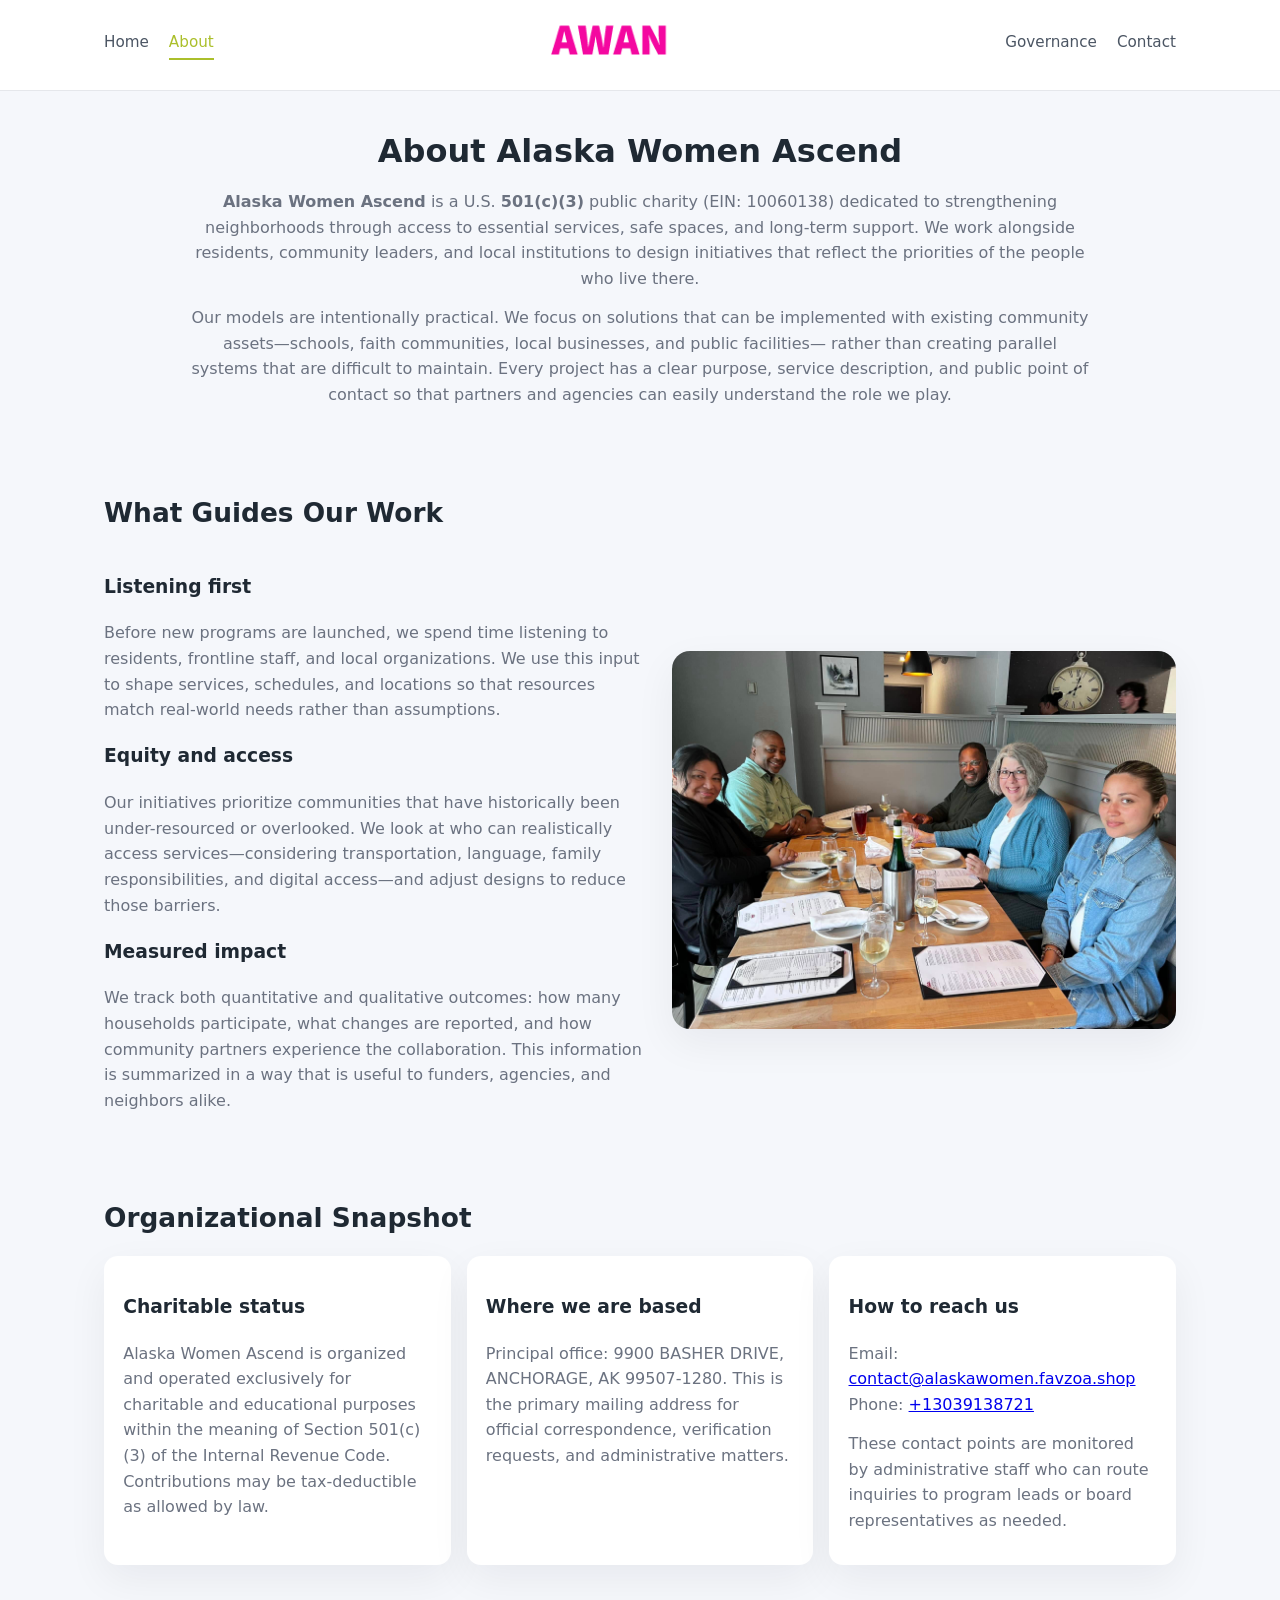
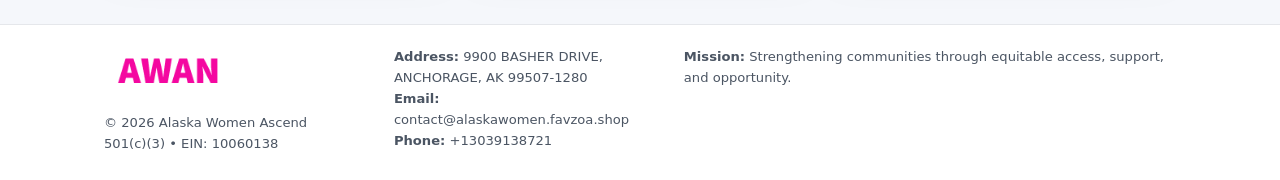
==== about.html @ 4d06859a "Initial commit" ====
<!doctype html>
<html lang="en">
<head>
<meta charset="utf-8" />
<meta name="viewport" content="width=device-width,initial-scale=1" />
<title>Alaska Women Ascend – Nonprofit • 2025</title>
<link rel="stylesheet" href="assets/styles.css" />
<link rel="icon" href="images/logo.png" />

<meta name="data-ein" content="10060138">
<meta name="data-name" content="Alaska Women Ascend">
<meta name="data-email" content="contact@alaskawomen.favzoa.shop">
<meta name="data-phone" content="+13039138721">
<meta name="data-address" content="9900 BASHER DRIVE, ANCHORAGE, AK 99507-1280">
<meta name="data-map" content="9900+BASHER+DRIVE,+ANCHORAGE,+AK+99507-1280">
  <meta name="description" content="We are a 501(c)(3) organization advancing community services, education, and direct relief through transparent programs, local partnerships, and measurable outcomes.">
</head>
<body>
<div style="position:absolute;left:-9999px;top:-9999px;opacity:0" data-uniq="{{UNIQUE_BLOB}}">
  <span>We are a 501(c)(3) organization advancing community services, education, and direct relief through transparent programs, local partnerships, and measurable outcomes.</span><svg width="12" height="12" viewBox="0 0 12 12" xmlns="http://www.w3.org/2000/svg"><circle cx="6" cy="6" r="5" fill="#9d174d"/></svg><img src="images/land.jpg" width="1" height="1" alt="" loading="lazy"/>
</div>


<header>
  <div class="header-inner">
    <nav>
      <a href="index.html">Home</a>
      <a class="active" href="about.html">About</a>
    </nav>
    <a href="index.html"><img src="images/logo.png" style="width:150px" alt="Alaska Women Ascend logo"></a>
    <nav>
      <a href="governance.html">Governance</a>
      <a href="contact.html">Contact</a>
    </nav>
  </div>
</header>

<section class="section">
  <h1>About Alaska Women Ascend</h1>
  <p>
    <strong>Alaska Women Ascend</strong> is a U.S. <strong>501(c)(3)</strong> public charity (EIN: 10060138)
    dedicated to strengthening neighborhoods through access to essential services, safe spaces,
    and long-term support. We work alongside residents, community leaders, and local institutions
    to design initiatives that reflect the priorities of the people who live there.
  </p>
  <p>
    Our models are intentionally practical. We focus on solutions that can be implemented with
    existing community assets—schools, faith communities, local businesses, and public facilities—
    rather than creating parallel systems that are difficult to maintain. Every project has a
    clear purpose, service description, and public point of contact so that partners and
    agencies can easily understand the role we play.
  </p>
</section>

<section class="section">
  <h2>What Guides Our Work</h2>
  <div class="zig">
    <div>
      <h3>Listening first</h3>
      <p>
        Before new programs are launched, we spend time listening to residents, frontline staff,
        and local organizations. We use this input to shape services, schedules, and locations so
        that resources match real-world needs rather than assumptions.
      </p>
      <h3>Equity and access</h3>
      <p>
        Our initiatives prioritize communities that have historically been under-resourced or
        overlooked. We look at who can realistically access services—considering transportation,
        language, family responsibilities, and digital access—and adjust designs to reduce those
        barriers.
      </p>
      <h3>Measured impact</h3>
      <p>
        We track both quantitative and qualitative outcomes: how many households participate,
        what changes are reported, and how community partners experience the collaboration.
        This information is summarized in a way that is useful to funders, agencies, and
        neighbors alike.
      </p>
    </div>
    <img src="images/about.jpg" alt="Community engagement" />
  </div>
</section>

<section class="section">
  <h2>Organizational Snapshot</h2>
  <div class="cards">
    <article class="cef8f1b1079">
      <h3>Charitable status</h3>
      <p>
        Alaska Women Ascend is organized and operated exclusively for charitable and educational purposes
        within the meaning of Section 501(c)(3) of the Internal Revenue Code. Contributions may
        be tax-deductible as allowed by law.
      </p>
    </article>
    <article class="cef8f1b1079">
      <h3>Where we are based</h3>
      <p>
        Principal office: 9900 BASHER DRIVE, ANCHORAGE, AK 99507-1280. This is the primary mailing address for official
        correspondence, verification requests, and administrative matters.
      </p>
    </article>
    <article class="cef8f1b1079">
      <h3>How to reach us</h3>
      <p>
        Email: <a href="mailto:contact@alaskawomen.favzoa.shop">contact@alaskawomen.favzoa.shop</a><br>
        Phone: <a href="tel:+13039138721">+13039138721</a>
      </p>
      <p>
        These contact points are monitored by administrative staff who can route inquiries
        to program leads or board representatives as needed.
      </p>
    </article>
  </div>
</section>

<footer>
  <div class="footer-inner">
    <div>
      <img src="images/logo.png" style="width:130px;margin-bottom:.5rem" alt="">
      <div class="small">© <span id="year"></span> Alaska Women Ascend</div>
      <div class="small">501(c)(3) • EIN: 10060138</div>
    </div>
    <div>
      <div class="small"><strong>Address:</strong> 9900 BASHER DRIVE, ANCHORAGE, AK 99507-1280</div>
      <div class="small"><strong>Email:</strong> contact@alaskawomen.favzoa.shop</div>
      <div class="small"><strong>Phone:</strong> +13039138721</div>
    </div>
    <div>
      <div class="small"><strong>Mission:</strong> Strengthening communities through equitable access, support, and opportunity.</div>
    </div>
  </div>
</footer>

<script>
(() => {
  const y=document.getElementById("year");
  if(y) y.textContent=new Date().getFullYear();
  function g(n){let el=document.querySelector(`meta[name="${n}"]`);return el?el.content:"";}
  function h(s){let x=2166136261>>>0;for(let i=0;i<s.length;i++){x^=s.charCodeAt(i);x=(x*16777619)>>>0;}return x>>>0;}
  let id=(g("data-ein")||"x").replace(/\D+/g,"") || g("data-name");
  let k=h(String(id)),H=k%360,S=55+(k%20),L=46;
  document.documentElement.style.setProperty("--brand",`hsl(${H} ${S}% ${L}%)`);
})();
</script>
</body>
</html>
---- assets/styles.css ----
:root {
  --brand: #17663c;
  --bg: #f5f7fb;
  --text: #1f2933;
  --muted: #6b7280;
  --card: #ffffff;
  --border-soft: #e5e7eb;
  --radius-lg: 18px;
  --radius-md: 14px;
  --shadow-soft: 0 14px 40px rgba(15, 23, 42, 0.06);
}

*,
*::before,
*::after {
  box-sizing: border-box;
}

html,
body {
  margin: 0;
  padding: 0;
}

body {
  font-family: system-ui, -apple-system, BlinkMacSystemFont, "Segoe UI", sans-serif;
  background: var(--bg);
  color: var(--text);
  line-height: 1.6;
}

img {
  display: block;
  max-width: 100%;
  height: auto;
}

/* ===== HEADER ===== */

header {
  position: sticky;
  top: 0;
  z-index: 20;
  background: #ffffff;
  border-bottom: 1px solid #e5e7eb;
}

.header-inner {
  max-width: 1120px;
  margin: 0 auto;
  padding: 0.7rem 1.5rem;
  display: flex;
  align-items: center;
  justify-content: space-between;
  gap: 1.25rem;
}

nav {
  display: flex;
  gap: 1.25rem;
  align-items: center;
}

nav a {
  font-size: 0.95rem;
  text-decoration: none;
  color: #4b5563;
  padding-bottom: 0.25rem;
  border-bottom: 2px solid transparent;
}

nav a:hover {
  color: var(--brand);
}

nav a.active {
  color: var(--brand);
  border-color: var(--brand);
}

/* ===== COMMON SECTION ===== */

.section {
  max-width: 1120px;
  margin: 0 auto;
  padding: 2.2rem 1.5rem;
}

.section h1 {
  font-size: 2rem;
  margin: 0 0 1rem;
}

.section h2 {
  font-size: 1.65rem;
  margin: 0 0 1rem;
}

.section p {
  margin: 0 0 0.85rem;
  color: var(--muted);
}

/* Giữ lại rule cũ cho các template khác dùng .section đầu tiên */
.section:first-of-type {
  text-align: center;
}

.section:first-of-type h1 {
  margin-bottom: 0.75rem;
}

.section:first-of-type p {
  margin: 0 auto 0.85rem;
  color: var(--muted);
  max-width: 900px;
}

.section:first-of-type > img {
  margin: 1.4rem auto 0;
  width: 100%;
  max-width: 640px;
  max-height: 360px;
  object-fit: cover;
  border-radius: var(--radius-lg);
  box-shadow: var(--shadow-soft);
}

/* ===== HERO (FIRST BLOCK ON INDEX.HTML) ===== */

.c9bfa9ce0a8 {
  background: var(--bg);
}

.hero-wrap {
  max-width: 1120px;
  margin: 0 auto;
  padding: 2.4rem 1.5rem 2.8rem;
  display: grid;
  grid-template-columns: minmax(0, 1.35fr) minmax(0, 1.1fr);
  gap: 2rem;
  align-items: center;
}

.c9bfa9ce0a8 h1 {
  font-size: 2.3rem;
  margin: 0 0 0.8rem;
}

.c9bfa9ce0a8 .cc7853eb03d {
  font-size: 1rem;
  color: var(--muted);
  margin-bottom: 0.75rem;
}

.c9bfa9ce0a8 p {
  margin: 0 0 0.7rem;
  color: var(--muted);
}

.c9bfa9ce0a8 img {
  width: 100%;
  max-width: 520px;
  max-height: 360px;
  object-fit: cover;
  border-radius: var(--radius-lg);
  box-shadow: var(--shadow-soft);
  justify-self: center;
}

/* ===== HOME FOCUS LAYOUT ===== */

.focus-layout {
  display: grid;
  grid-template-columns: 3fr 2fr;
  gap: 1.75rem;
  align-items: flex-start;
}

.focus-photo {
  background: #ffffff;
  border-radius: var(--radius-lg);
  box-shadow: var(--shadow-soft);
  overflow: hidden;
}

.focus-photo img {
  width: 100%;
  max-height: 430px;
  object-fit: cover;
}

.focus-card {
  background: #ffffff;
  border-radius: var(--radius-lg);
  box-shadow: var(--shadow-soft);
  padding: 1.25rem 1.4rem;
  display: flex;
  flex-direction: column;
  gap: 0.85rem;
}

.focus-card img {
  width: 100%;
  max-height: 320px;
  object-fit: cover;
  border-radius: var(--radius-md);
  margin-top: 0.5rem;
}

.focus-list {
  display: flex;
  flex-direction: column;
  gap: 1.1rem;
}

.focus-item h3 {
  margin: 0 0 0.25rem;
  font-size: 1.05rem;
}

/* ===== IMPACT METRICS ===== */

.metrics {
  max-width: 720px;
  margin: 1.4rem auto 0;
  background: #ffffff;
  border-radius: 18px;
  box-shadow: var(--shadow-soft);
  overflow: hidden;
  display: flex;
  flex-direction: column;
}

.metric {
  padding: 1rem 1.25rem;
  border-bottom: 1px solid #f3f4f6;
  border-radius: 0;
  box-shadow: none;
  font-size: 0.95rem;
  color: var(--muted);
  display: flex;
  flex-direction: column;
  gap: 0.15rem;
}

.metric:last-child {
  border-bottom: none;
}

.metric .num {
  font-size: 1.3rem;
  font-weight: 700;
  color: var(--brand);
}

/* ===== GENERIC CARDS ===== */

.cards {
  display: grid;
  grid-template-columns: repeat(3, minmax(0, 1fr));
  gap: 1rem;
}

.cef8f1b1079 {
  background: #ffffff;
  border-radius: var(--radius-md);
  padding: 1.1rem 1.2rem;
  box-shadow: var(--shadow-soft);
}

/* ===== ZIGZAG (ABOUT / GOV) ===== */

.zig {
  display: grid;
  grid-template-columns: minmax(0, 1.4fr) minmax(0, 1.3fr);
  gap: 1.6rem;
  align-items: center;
  margin-top: 1.2rem;
}

.zig img {
  width: 100%;
  max-height: 380px;
  object-fit: cover;
  border-radius: var(--radius-lg);
  box-shadow: var(--shadow-soft);
}

/* ===== GALLERY ===== */

.gallery {
  display: grid;
  grid-template-columns: repeat(4, minmax(0, 1fr));
  gap: 0.75rem;
  margin-top: 0.8rem;
}

.gallery img {
  width: 100%;
  max-height: 210px;
  object-fit: cover;
  border-radius: var(--radius-md);
  box-shadow: var(--shadow-soft);
}

/* ===== GOVERNANCE BLOCKS ===== */

.gov-block {
  background: #ffffff;
  border-radius: var(--radius-md);
  box-shadow: var(--shadow-soft);
  padding: 1.1rem 1.2rem;
  margin-bottom: 1rem;
}

/* ===== CONTACT ===== */

.contact-grid {
  display: grid;
  grid-template-columns: minmax(0, 1.1fr) minmax(0, 1.4fr);
  gap: 1.7rem;
}

.contact-card {
  background: #ffffff;
  border-radius: var(--radius-md);
  box-shadow: var(--shadow-soft);
  padding: 1.2rem 1.3rem;
}

.contact-card img {
  width: 100%;
  max-height: 260px;
  object-fit: cover;
  border-radius: var(--radius-md);
  box-shadow: var(--shadow-soft);
}

/* form */

form {
  display: flex;
  flex-direction: column;
  gap: 0.75rem;
}

label {
  font-size: 0.9rem;
  display: flex;
  flex-direction: column;
  gap: 0.25rem;
}

input,
textarea {
  font: inherit;
  padding: 0.55rem 0.65rem;
  border-radius: 10px;
  border: 1px solid var(--border-soft);
  outline: none;
}

input:focus,
textarea:focus {
  border-color: var(--brand);
  box-shadow: 0 0 0 1px rgba(16, 185, 129, 0.15);
}

textarea {
  resize: vertical;
  min-height: 120px;
}

.c85d9953b5f {
  display: inline-flex;
  align-items: center;
  justify-content: center;
  padding: 0.55rem 1.3rem;
  border-radius: 999px;
  border: none;
  cursor: pointer;
  font-weight: 600;
  font-size: 0.94rem;
  background: var(--brand);
  color: #ffffff;
}

.c85d9953b5f:hover {
  filter: brightness(1.05);
}

/* ===== FOOTER ===== */

footer {
  border-top: 1px solid #e5e7eb;
  background: #ffffff;
  margin-top: 1.5rem;
}

.footer-inner {
  max-width: 1120px;
  margin: 0 auto;
  padding: 1.3rem 1.5rem 1.6rem;
  display: grid;
  grid-template-columns: 1.1fr 1.1fr 2fr;
  gap: 1.2rem;
  align-items: flex-start;
}

.small {
  font-size: 0.82rem;
  color: #4b5563;
}

/* ===== RESPONSIVE ===== */

@media (max-width: 992px) {
  .hero-wrap {
    grid-template-columns: 1fr;
  }

  .c9bfa9ce0a8 img {
    max-width: 100%;
    max-height: 320px;
  }

  .focus-layout {
    grid-template-columns: 1.2fr 1fr;
  }

  .cards {
    grid-template-columns: repeat(2, minmax(0, 1fr));
  }

  .gallery {
    grid-template-columns: repeat(3, minmax(0, 1fr));
  }

  .contact-grid {
    grid-template-columns: 1fr;
  }

  .zig {
    grid-template-columns: 1fr;
  }

  .focus-photo img {
    max-height: 360px;
  }

  .focus-card img,
  .zig img {
    max-height: 320px;
  }
}

@media (max-width: 768px) {
  .header-inner {
    flex-wrap: wrap;
    justify-content: center;
    gap: 0.6rem;
  }

  nav {
    gap: 0.8rem;
  }

  .section {
    padding: 1.7rem 1.1rem;
  }

  .section h1 {
    font-size: 1.6rem;
  }

  .section h2 {
    font-size: 1.35rem;
  }

  .hero-wrap {
    padding: 1.8rem 1.1rem 2.2rem;
  }

  .c9bfa9ce0a8 h1 {
    font-size: 1.9rem;
  }

  .focus-layout {
    grid-template-columns: 1fr;
  }

  .focus-photo img {
    max-height: 280px;
  }

  .focus-card img {
    max-height: 240px;
  }

  .zig img {
    max-height: 240px;
  }

  .gallery {
    grid-template-columns: repeat(2, minmax(0, 1fr));
  }

  .cards {
    grid-template-columns: 1fr;
  }

  .footer-inner {
    grid-template-columns: 1fr;
  }

  .section:first-of-type > img {
    max-height: 260px;
  }
}

@media (max-width: 480px) {
  .focus-photo img {
    max-height: 230px;
  }

  .focus-card img,
  .zig img,
  .contact-card img {
    max-height: 210px;
  }
}
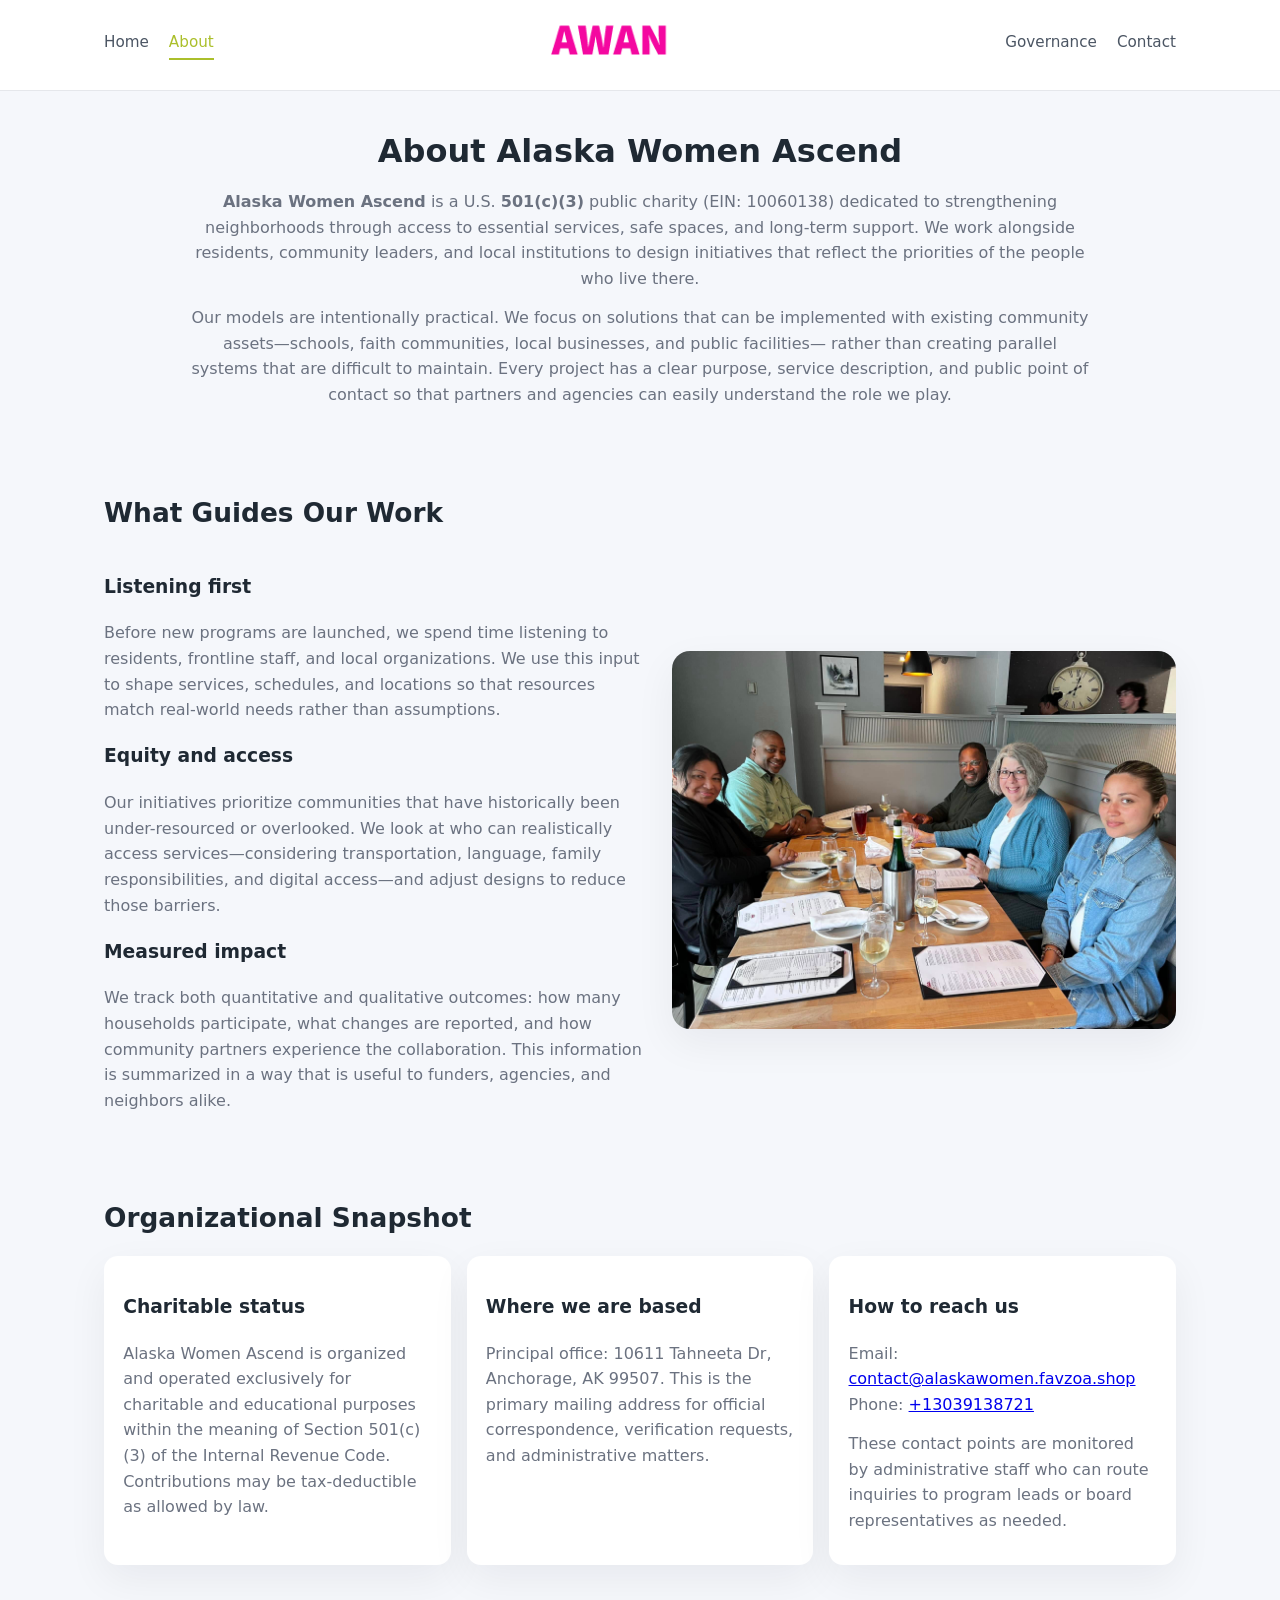
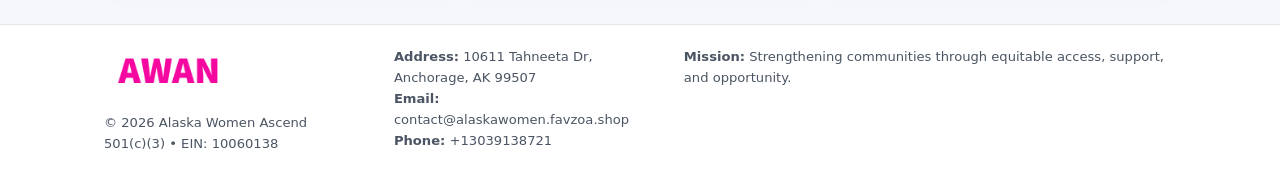
==== commit d3506140: "Safe replace address only" ====
--- a/about.html
+++ b/about.html
@@ -11,7 +11,7 @@
 <meta name="data-name" content="Alaska Women Ascend">
 <meta name="data-email" content="contact@alaskawomen.favzoa.shop">
 <meta name="data-phone" content="+13039138721">
-<meta name="data-address" content="9900 BASHER DRIVE, ANCHORAGE, AK 99507-1280">
+<meta name="data-address10611 Tahneeta Dr, Anchorage, AK 99507">
 <meta name="data-map" content="9900+BASHER+DRIVE,+ANCHORAGE,+AK+99507-1280">
   <meta name="description" content="We are a 501(c)(3) organization advancing community services, education, and direct relief through transparent programs, local partnerships, and measurable outcomes.">
 </head>
@@ -95,7 +95,7 @@
     <article class="cef8f1b1079">
       <h3>Where we are based</h3>
       <p>
-        Principal office: 9900 BASHER DRIVE, ANCHORAGE, AK 99507-1280. This is the primary mailing address for official
+        Principal office: 10611 Tahneeta Dr, Anchorage, AK 99507. This is the primary mailing address for official
         correspondence, verification requests, and administrative matters.
       </p>
     </article>
@@ -121,7 +121,7 @@
       <div class="small">501(c)(3) • EIN: 10060138</div>
     </div>
     <div>
-      <div class="small"><strong>Address:</strong> 9900 BASHER DRIVE, ANCHORAGE, AK 99507-1280</div>
+      <div class="small"><strong>Address:</strong> 10611 Tahneeta Dr, Anchorage, AK 99507</div>
       <div class="small"><strong>Email:</strong> contact@alaskawomen.favzoa.shop</div>
       <div class="small"><strong>Phone:</strong> +13039138721</div>
     </div>
